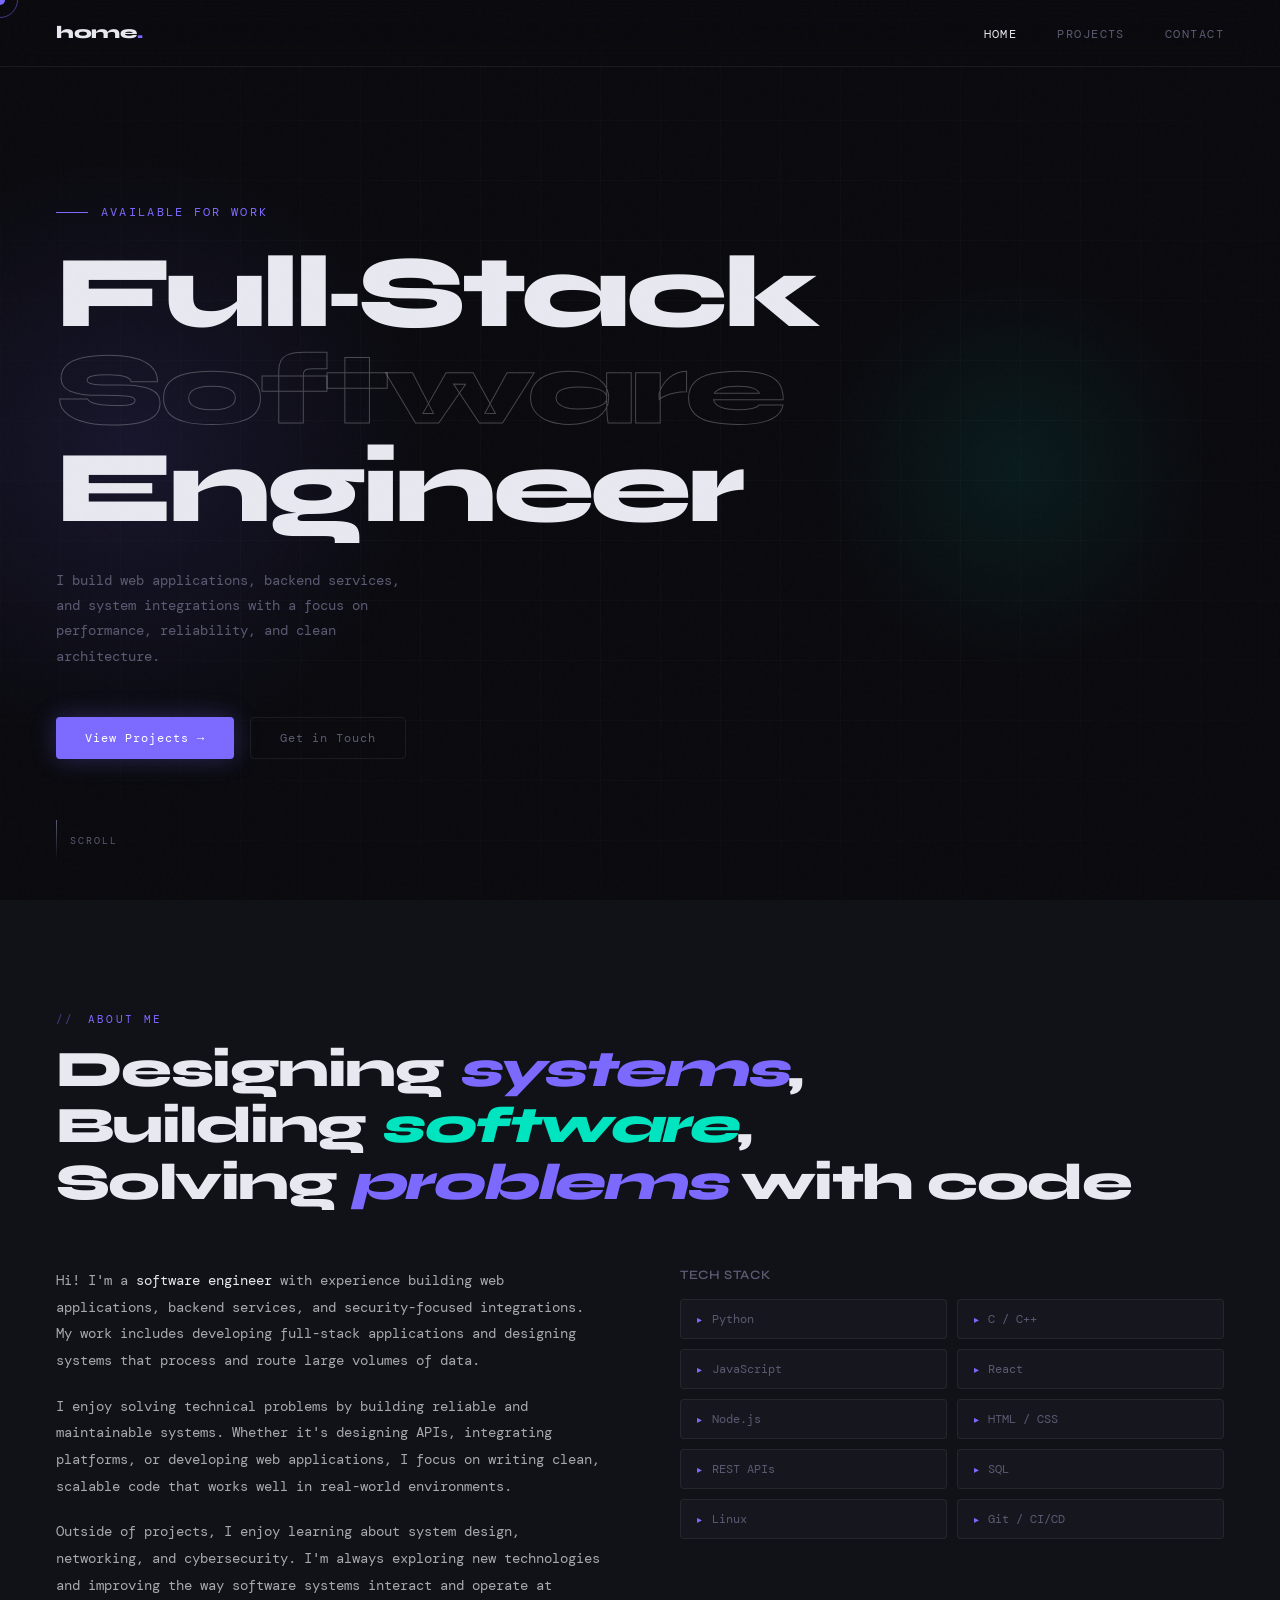
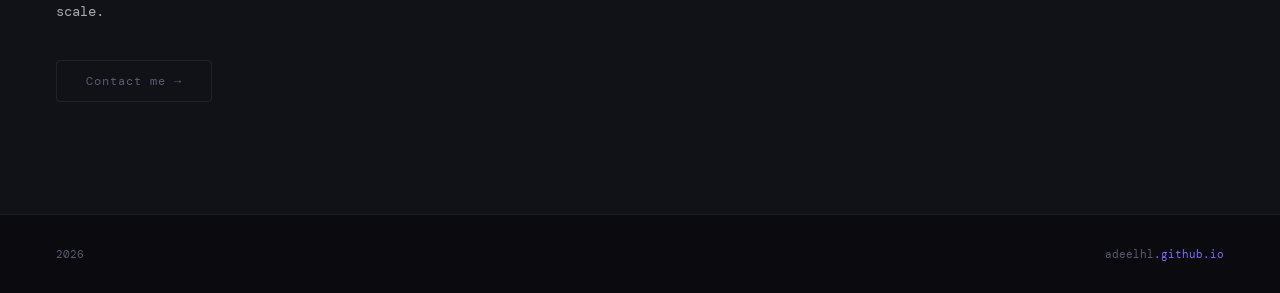
==== index.html @ a0e19eb2 "Update button text from 'Let's build something' to 'Contact me'" ====
<!DOCTYPE html>
<html lang="en">
<head>
  <meta charset="UTF-8" />
  <meta name="viewport" content="width=device-width, initial-scale=1.0"/>
  <title>Adeel's Portfolio</title>
  <link href="https://fonts.googleapis.com/css2?family=Syne:wght@400;600;700;800&family=DM+Mono:wght@300;400;500&display=swap" rel="stylesheet"/>
  <link rel="stylesheet" href="assets/style.css"/>
  <style>
    /* HERO */
    #hero {
      min-height: 100vh;
      display: flex; flex-direction: column; justify-content: center;
      padding: 8rem 3.5rem 4rem;
      position: relative; overflow: hidden;
    }
    .hero-bg-grid {
      position: absolute; inset: 0;
      background-image:
        linear-gradient(rgba(255,255,255,0.02) 1px, transparent 1px),
        linear-gradient(90deg, rgba(255,255,255,0.02) 1px, transparent 1px);
      background-size: 60px 60px;
      mask-image: radial-gradient(ellipse 80% 80% at 50% 50%, black 40%, transparent 100%);
    }
    .hero-glow {
      position: absolute; width: 600px; height: 600px;
      background: radial-gradient(circle, rgba(124,106,255,0.12) 0%, transparent 70%);
      top: 50%; left: 10%; transform: translate(-50%, -50%);
      pointer-events: none;
    }
    .hero-glow2 {
      position: absolute; width: 400px; height: 400px;
      background: radial-gradient(circle, rgba(0,229,192,0.08) 0%, transparent 70%);
      top: 30%; right: 5%; pointer-events: none;
    }
    .hero-tag {
      font-size: 0.72rem; letter-spacing: 0.2em; text-transform: uppercase;
      color: var(--accent); margin-bottom: 1.5rem;
      display: flex; align-items: center; gap: 0.8rem;
      opacity: 0; animation: fadeUp 0.8s 0.2s forwards;
    }
    .hero-tag::before { content: ''; display: block; width: 2rem; height: 1px; background: var(--accent); }
    h1 {
      font-family: 'Syne', sans-serif;
      font-size: clamp(3.2rem, 8vw, 7rem);
      font-weight: 800; line-height: 0.95;
      letter-spacing: -0.04em; max-width: 14ch;
      opacity: 0; animation: fadeUp 0.8s 0.4s forwards;
    }
    h1 .outline { -webkit-text-stroke: 1px rgba(255,255,255,0.25); color: transparent; }
    .hero-sub {
      margin-top: 2rem; max-width: 44ch;
      font-size: 0.9rem; line-height: 1.75; color: var(--muted);
      opacity: 0; animation: fadeUp 0.8s 0.6s forwards;
    }
    .hero-ctas {
      display: flex; gap: 1rem; margin-top: 3rem; flex-wrap: wrap;
      opacity: 0; animation: fadeUp 0.8s 0.8s forwards;
    }
    .hero-scroll {
      position: absolute; bottom: 2.5rem; left: 3.5rem;
      font-size: 0.65rem; letter-spacing: 0.2em; text-transform: uppercase;
      color: var(--muted); display: flex; align-items: center; gap: 0.8rem;
      opacity: 0; animation: fadeUp 0.8s 1.2s forwards;
    }
    .scroll-line {
      width: 1px; height: 40px;
      background: linear-gradient(to bottom, var(--muted), transparent);
      animation: scrollPulse 2s infinite;
    }

    /* ABOUT */
    #about { background: var(--surface); }
    .about-grid { display: grid; grid-template-columns: 1fr 1fr; gap: 5rem; align-items: start; }
    .about-text p {
      font-size: 0.9rem; line-height: 1.85;
      color: rgba(232,232,240,0.7); margin-bottom: 1.2rem;
    }
    .about-text p strong { color: var(--text); font-weight: 400; }
    .about-text p em { color: var(--accent2); font-style: normal; }
    .stack-grid { display: grid; grid-template-columns: 1fr 1fr; gap: 0.6rem; }
    .stack-item {
      padding: 0.7rem 1rem;
      border: 1px solid var(--border); border-radius: 4px;
      font-size: 0.75rem; color: var(--muted);
      display: flex; align-items: center; gap: 0.6rem;
      transition: all 0.2s; background: var(--surface2);
    }
    .stack-item:hover { border-color: var(--accent); color: var(--text); transform: translateX(4px); }
    .stack-item::before { content: '▸'; color: var(--accent); font-size: 0.6rem; }
    .stack-title {
      font-family: 'Syne', sans-serif; font-weight: 600;
      font-size: 0.8rem; letter-spacing: 0.05em;
      color: var(--muted); text-transform: uppercase; margin-bottom: 1rem;
    }

    @media (max-width: 768px) {
      #hero { padding-left: 1.5rem; padding-right: 1.5rem; }
      .hero-scroll { left: 1.5rem; }
      .about-grid { grid-template-columns: 1fr; gap: 3rem; }
    }
  </style>
</head>
<body>

  <div class="cursor" id="cursor"></div>
  <div class="cursor-ring" id="cursorRing"></div>

  <nav>
    <a class="nav-logo" href="index.html">home<span>.</span></a>
    <ul class="nav-links">
      <li><a href="index.html">Home</a></li>
      <li><a href="projects.html">Projects</a></li>
      <li><a href="contact.html">Contact</a></li>
    </ul>
  </nav>

  <!-- HERO -->
  <section id="hero">
    <div class="hero-bg-grid"></div>
    <div class="hero-glow"></div>
    <div class="hero-glow2"></div>
    <div class="hero-tag">Available for work</div>
    <h1>Full&#8209;Stack<br/><span class="outline">Software</span><br/>Engineer</h1>
    <p class="hero-sub">
      I build web applications, backend services, and system integrations with a focus on performance, reliability, and clean architecture.
    </p>
    <div class="hero-ctas">
      <a class="btn btn-primary" href="projects.html">View Projects →</a>
      <a class="btn btn-ghost" href="contact.html">Get in Touch</a>
    </div>
    <div class="hero-scroll">
      <div class="scroll-line"></div>
      Scroll
    </div>
  </section>

  <!-- ABOUT -->
  <section id="about">
    <div class="section-label">About Me</div>
    <h2>
      Designing <em style="color:var(--accent)">systems</em>,<br/>
      Building <em style="color:var(--accent2)">software</em>,<br/>
      Solving <em style="color:var(--accent)">problems</em> with code
    </h2>
    <div class="about-grid reveal">
      <div class="about-text">
        <p>Hi! I'm a <strong>software engineer</strong> with experience building web applications, backend services, and security-focused integrations. My work includes developing full-stack applications and designing systems that process and route large volumes of data.</p>
        <p>I enjoy solving technical problems by building reliable and maintainable systems. Whether it's designing APIs, integrating platforms, or developing web applications, I focus on writing clean, scalable code that works well in real-world environments.</p>
        <p>Outside of projects, I enjoy learning about system design, networking, and cybersecurity. I'm always exploring new technologies and improving the way software systems interact and operate at scale.</p>
        <a class="btn btn-ghost" href="contact.html" style="margin-top:1rem; display:inline-flex">Contact me →</a>
      </div>
      <div>
        <div class="stack-title">Tech Stack</div>
        <div class="stack-grid">
          <div class="stack-item">Python</div>
          <div class="stack-item">C / C++</div>
          <div class="stack-item">JavaScript</div>
          <div class="stack-item">React</div>
          <div class="stack-item">Node.js</div>
          <div class="stack-item">HTML / CSS</div>
          <div class="stack-item">REST APIs</div>
          <div class="stack-item">SQL</div>
          <div class="stack-item">Linux</div>
          <div class="stack-item">Git / CI/CD</div>
        </div>
      </div>
    </div>
  </section>

  <footer>
    <span>2026</span>
    <span>adeelhl<em>.github.io</em></span>
  </footer>

  <script src="assets/main.js"></script>
</body>
</html>
---- assets/style.css ----
/* ============================================
   GLOBAL STYLES — shared across all pages
   ============================================ */

*, *::before, *::after { box-sizing: border-box; margin: 0; padding: 0; }

:root {
  --bg: #0a0a0f;
  --surface: #111118;
  --surface2: #16161f;
  --border: rgba(255,255,255,0.07);
  --accent: #7c6aff;
  --accent2: #00e5c0;
  --text: #e8e8f0;
  --muted: #5a5a72;
  --glow: rgba(124, 106, 255, 0.15);
}

html { scroll-behavior: smooth; }

body {
  background: var(--bg);
  color: var(--text);
  font-family: 'DM Mono', monospace;
  overflow-x: hidden;
  cursor: none;
}

/* Noise overlay */
body::before {
  content: '';
  position: fixed; inset: 0;
  background-image: url("data:image/svg+xml,%3Csvg viewBox='0 0 256 256' xmlns='http://www.w3.org/2000/svg'%3E%3Cfilter id='noise'%3E%3CfeTurbulence type='fractalNoise' baseFrequency='0.9' numOctaves='4' stitchTiles='stitch'/%3E%3C/filter%3E%3Crect width='100%25' height='100%25' filter='url(%23noise)' opacity='0.04'/%3E%3C/svg%3E");
  pointer-events: none; z-index: 1000; opacity: 0.4;
}

/* Custom cursor */
.cursor {
  width: 10px; height: 10px;
  background: var(--accent);
  border-radius: 50%;
  position: fixed; top: 0; left: 0;
  pointer-events: none; z-index: 9999;
  transition: transform 0.15s ease, background 0.2s;
  transform: translate(-50%, -50%);
}
.cursor-ring {
  width: 36px; height: 36px;
  border: 1px solid rgba(124,106,255,0.5);
  border-radius: 50%;
  position: fixed; top: 0; left: 0;
  pointer-events: none; z-index: 9998;
  transform: translate(-50%, -50%);
  transition: all 0.12s ease;
}

/* NAV */
nav {
  position: fixed; top: 0; left: 0; right: 0;
  z-index: 100;
  display: flex; align-items: center; justify-content: space-between;
  padding: 1.4rem 3.5rem;
  border-bottom: 1px solid var(--border);
  background: rgba(10,10,15,0.8);
  backdrop-filter: blur(18px);
}
.nav-logo {
  font-family: 'Syne', sans-serif;
  font-weight: 800; font-size: 1.1rem;
  color: var(--text); text-decoration: none;
  letter-spacing: -0.02em;
}
.nav-logo span { color: var(--accent); }
.nav-links { display: flex; gap: 2.5rem; list-style: none; }
.nav-links a {
  color: var(--muted); text-decoration: none;
  font-size: 0.75rem; letter-spacing: 0.12em; text-transform: uppercase;
  transition: color 0.2s;
}
.nav-links a:hover, .nav-links a.active { color: var(--text); }

/* FOOTER */
footer {
  padding: 2rem 3.5rem;
  border-top: 1px solid var(--border);
  display: flex; justify-content: space-between; align-items: center;
}
footer span { font-size: 0.7rem; color: var(--muted); }
footer span em { color: var(--accent); font-style: normal; }

/* SECTIONS */
section { padding: 7rem 3.5rem; position: relative; }
.section-label {
  font-size: 0.68rem; letter-spacing: 0.22em; text-transform: uppercase;
  color: var(--accent); margin-bottom: 1rem;
  display: flex; align-items: center; gap: 0.8rem;
}
.section-label::before { content: '//'; opacity: 0.5; }
h2 {
  font-family: 'Syne', sans-serif;
  font-size: clamp(2rem, 4vw, 3.2rem);
  font-weight: 800; letter-spacing: -0.03em;
  line-height: 1.1; margin-bottom: 3.5rem;
}

/* BUTTONS */
.btn {
  padding: 0.75rem 1.8rem;
  font-family: 'DM Mono', monospace;
  font-size: 0.78rem; letter-spacing: 0.08em;
  text-decoration: none; border-radius: 4px;
  transition: all 0.2s; cursor: none;
  display: inline-flex; align-items: center; gap: 0.5rem;
}
.btn-primary {
  background: var(--accent); color: #fff;
  box-shadow: 0 0 24px rgba(124,106,255,0.3);
}
.btn-primary:hover {
  background: #9580ff;
  box-shadow: 0 0 36px rgba(124,106,255,0.5);
  transform: translateY(-2px);
}
.btn-ghost {
  border: 1px solid var(--border); color: var(--muted);
}
.btn-ghost:hover { border-color: var(--accent); color: var(--text); transform: translateY(-2px); }

/* TAGS */
.tag {
  padding: 0.25rem 0.65rem;
  background: rgba(124,106,255,0.1);
  border: 1px solid rgba(124,106,255,0.2);
  border-radius: 2px;
  font-size: 0.65rem; letter-spacing: 0.08em;
  color: var(--accent);
}

/* ANIMATIONS */
@keyframes fadeUp {
  from { opacity: 0; transform: translateY(24px); }
  to   { opacity: 1; transform: translateY(0); }
}
@keyframes scrollPulse {
  0%, 100% { opacity: 0.3; } 50% { opacity: 1; }
}
.reveal { opacity: 0; transform: translateY(30px); transition: opacity 0.7s ease, transform 0.7s ease; }
.reveal.visible { opacity: 1; transform: translateY(0); }

/* RESPONSIVE */
@media (max-width: 768px) {
  nav { padding: 1.2rem 1.5rem; }
  .nav-links { gap: 1.2rem; }
  section { padding-left: 1.5rem; padding-right: 1.5rem; }
  footer { flex-direction: column; gap: 0.5rem; text-align: center; }
}
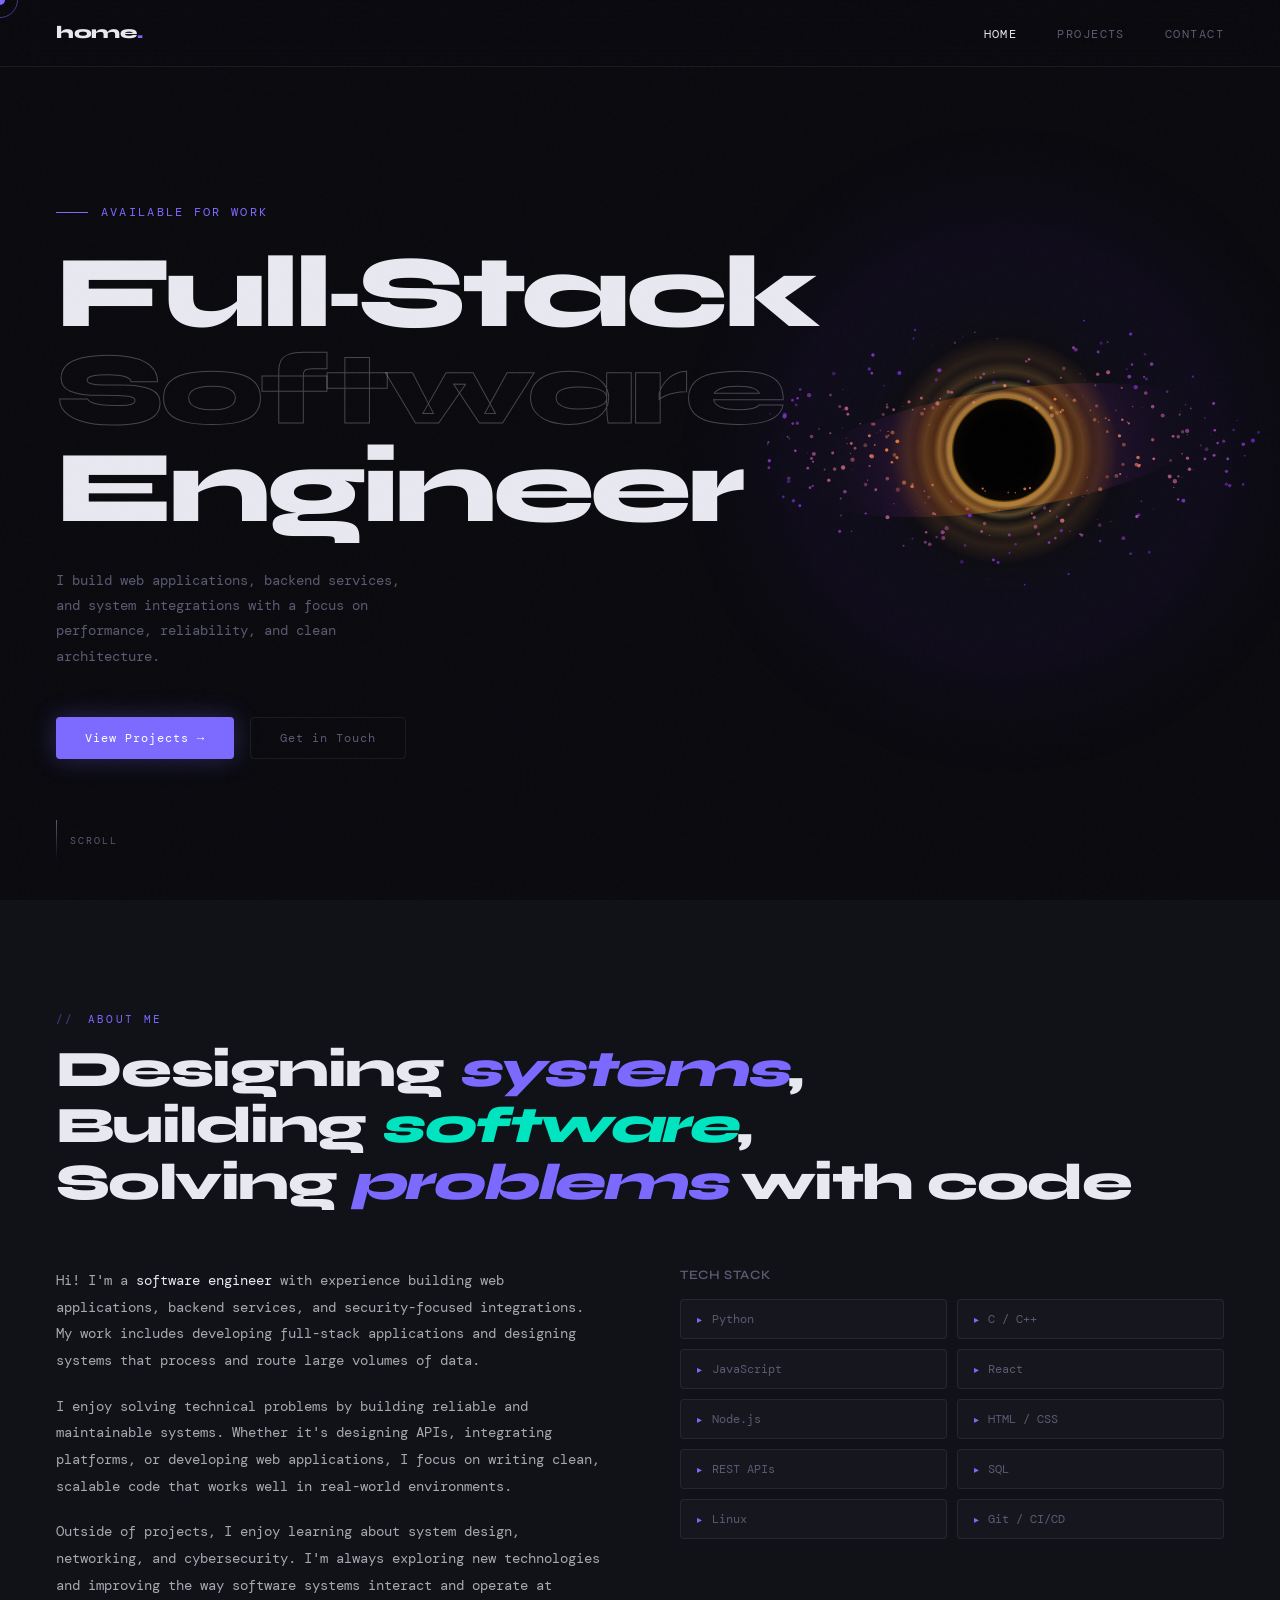
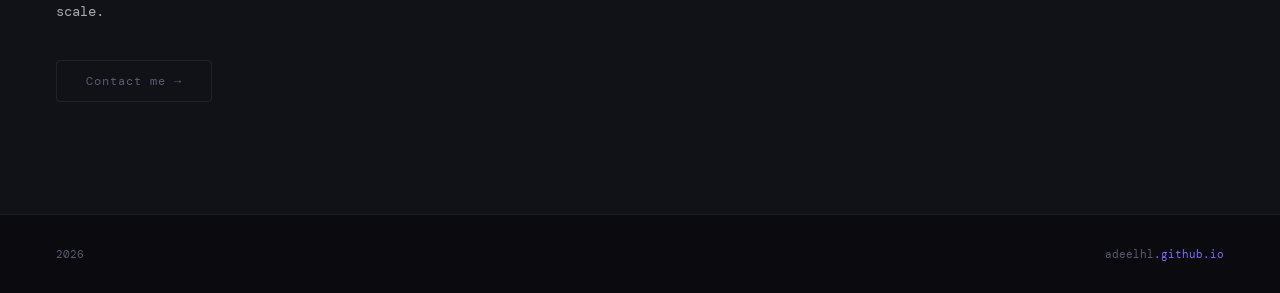
==== commit 6a53d46f: "Refactor hero section and add black hole canvas" ====
--- a/index.html
+++ b/index.html
@@ -14,25 +14,30 @@
       padding: 8rem 3.5rem 4rem;
       position: relative; overflow: hidden;
     }
-    .hero-bg-grid {
-      position: absolute; inset: 0;
-      background-image:
-        linear-gradient(rgba(255,255,255,0.02) 1px, transparent 1px),
-        linear-gradient(90deg, rgba(255,255,255,0.02) 1px, transparent 1px);
-      background-size: 60px 60px;
-      mask-image: radial-gradient(ellipse 80% 80% at 50% 50%, black 40%, transparent 100%);
-    }
-    .hero-glow {
-      position: absolute; width: 600px; height: 600px;
-      background: radial-gradient(circle, rgba(124,106,255,0.12) 0%, transparent 70%);
-      top: 50%; left: 10%; transform: translate(-50%, -50%);
+
+    /* Black hole canvas */
+    #blackhole-canvas {
+      position: absolute;
+      top: 50%; right: -5%;
+      transform: translateY(-50%);
+      width: 680px; height: 680px;
       pointer-events: none;
-    }
-    .hero-glow2 {
-      position: absolute; width: 400px; height: 400px;
-      background: radial-gradient(circle, rgba(0,229,192,0.08) 0%, transparent 70%);
-      top: 30%; right: 5%; pointer-events: none;
-    }
+      opacity: 0.9;
+    }
+
+    /* Fade the canvas edge into the bg on the left */
+    #hero::after {
+      content: '';
+      position: absolute;
+      top: 0; right: 0; bottom: 0;
+      width: 75%;
+      background: linear-gradient(to right, var(--bg) 0%, transparent 40%);
+      pointer-events: none;
+      z-index: 1;
+    }
+
+    .hero-content { position: relative; z-index: 2; }
+
     .hero-tag {
       font-size: 0.72rem; letter-spacing: 0.2em; text-transform: uppercase;
       color: var(--accent); margin-bottom: 1.5rem;
@@ -40,6 +45,7 @@
       opacity: 0; animation: fadeUp 0.8s 0.2s forwards;
     }
     .hero-tag::before { content: ''; display: block; width: 2rem; height: 1px; background: var(--accent); }
+
     h1 {
       font-family: 'Syne', sans-serif;
       font-size: clamp(3.2rem, 8vw, 7rem);
@@ -48,6 +54,7 @@
       opacity: 0; animation: fadeUp 0.8s 0.4s forwards;
     }
     h1 .outline { -webkit-text-stroke: 1px rgba(255,255,255,0.25); color: transparent; }
+
     .hero-sub {
       margin-top: 2rem; max-width: 44ch;
       font-size: 0.9rem; line-height: 1.75; color: var(--muted);
@@ -62,6 +69,7 @@
       font-size: 0.65rem; letter-spacing: 0.2em; text-transform: uppercase;
       color: var(--muted); display: flex; align-items: center; gap: 0.8rem;
       opacity: 0; animation: fadeUp 0.8s 1.2s forwards;
+      z-index: 2;
     }
     .scroll-line {
       width: 1px; height: 40px;
@@ -94,10 +102,14 @@
       color: var(--muted); text-transform: uppercase; margin-bottom: 1rem;
     }
 
+    @media (max-width: 900px) {
+      #blackhole-canvas { width: 420px; height: 420px; right: -15%; }
+    }
     @media (max-width: 768px) {
       #hero { padding-left: 1.5rem; padding-right: 1.5rem; }
       .hero-scroll { left: 1.5rem; }
       .about-grid { grid-template-columns: 1fr; gap: 3rem; }
+      #blackhole-canvas { width: 320px; height: 320px; right: -20%; opacity: 0.5; }
     }
   </style>
 </head>
@@ -117,18 +129,20 @@
 
   <!-- HERO -->
   <section id="hero">
-    <div class="hero-bg-grid"></div>
-    <div class="hero-glow"></div>
-    <div class="hero-glow2"></div>
-    <div class="hero-tag">Available for work</div>
-    <h1>Full&#8209;Stack<br/><span class="outline">Software</span><br/>Engineer</h1>
-    <p class="hero-sub">
-      I build web applications, backend services, and system integrations with a focus on performance, reliability, and clean architecture.
-    </p>
-    <div class="hero-ctas">
-      <a class="btn btn-primary" href="projects.html">View Projects →</a>
-      <a class="btn btn-ghost" href="contact.html">Get in Touch</a>
+    <canvas id="blackhole-canvas"></canvas>
+
+    <div class="hero-content">
+      <div class="hero-tag">Available for work</div>
+      <h1>Full&#8209;Stack<br/><span class="outline">Software</span><br/>Engineer</h1>
+      <p class="hero-sub">
+        I build web applications, backend services, and system integrations with a focus on performance, reliability, and clean architecture.
+      </p>
+      <div class="hero-ctas">
+        <a class="btn btn-primary" href="projects.html">View Projects →</a>
+        <a class="btn btn-ghost" href="contact.html">Get in Touch</a>
+      </div>
     </div>
+
     <div class="hero-scroll">
       <div class="scroll-line"></div>
       Scroll
@@ -174,5 +188,147 @@
   </footer>
 
   <script src="assets/main.js"></script>
+  <script>
+    // ============================================
+    // BLACK HOLE CANVAS
+    // ============================================
+    const canvas = document.getElementById('blackhole-canvas');
+    const ctx = canvas.getContext('2d');
+
+    const SIZE = canvas.offsetWidth || 680;
+    canvas.width = SIZE;
+    canvas.height = SIZE;
+
+    const cx = SIZE / 2;
+    const cy = SIZE / 2;
+
+    // Particle system — orbiting debris
+    const PARTICLE_COUNT = 320;
+    const particles = [];
+
+    function randomBetween(a, b) { return a + Math.random() * (b - a); }
+
+    for (let i = 0; i < PARTICLE_COUNT; i++) {
+      const angle = randomBetween(0, Math.PI * 2);
+      // Distribute across an accretion ring
+      const radius = randomBetween(110, 260);
+      const speed = randomBetween(0.0008, 0.003) * (1 + (260 - radius) / 150);
+      const size  = randomBetween(0.4, 2.2);
+      // Slight elliptical tilt
+      const tiltX = randomBetween(0.25, 0.55);
+
+      // Color: mix of orange/white near core, purple further out
+      const t = (radius - 110) / 150; // 0 = inner, 1 = outer
+      const r = Math.round(255 - t * 130);
+      const g = Math.round(140 - t * 100);
+      const b = Math.round(60  + t * 195);
+      const a = randomBetween(0.4, 1.0);
+
+      particles.push({ angle, radius, speed, size, tiltX, color: `rgba(${r},${g},${b},${a})` });
+    }
+
+    // Gravitational lensing distortion ring layers
+    const lensRings = [
+      { r: 95,  width: 18, alpha: 0.18, color: '180,120,60'  },
+      { r: 78,  width: 10, alpha: 0.25, color: '220,160,80'  },
+      { r: 64,  width: 6,  alpha: 0.35, color: '255,200,100' },
+      { r: 55,  width: 4,  alpha: 0.45, color: '255,220,140' },
+    ];
+
+    let t = 0;
+
+    function drawBlackHole() {
+      ctx.clearRect(0, 0, SIZE, SIZE);
+
+      // Outer ambient glow
+      const outerGlow = ctx.createRadialGradient(cx, cy, 60, cx, cy, SIZE * 0.48);
+      outerGlow.addColorStop(0,   'rgba(124,80,20,0.0)');
+      outerGlow.addColorStop(0.3, 'rgba(100,60,180,0.07)');
+      outerGlow.addColorStop(0.6, 'rgba(60,30,120,0.12)');
+      outerGlow.addColorStop(1,   'rgba(10,10,15,0)');
+      ctx.fillStyle = outerGlow;
+      ctx.fillRect(0, 0, SIZE, SIZE);
+
+      // Accretion disk glow behind the hole
+      const diskGlow = ctx.createRadialGradient(cx, cy + 8, 40, cx, cy, 200);
+      diskGlow.addColorStop(0,    'rgba(255,160,40,0.55)');
+      diskGlow.addColorStop(0.25, 'rgba(200,80,20,0.3)');
+      diskGlow.addColorStop(0.5,  'rgba(120,40,160,0.15)');
+      diskGlow.addColorStop(1,    'rgba(0,0,0,0)');
+      ctx.fillStyle = diskGlow;
+      ctx.beginPath();
+      ctx.ellipse(cx, cy, 210, 60, -0.15, 0, Math.PI * 2);
+      ctx.fill();
+
+      // Sort particles: draw back half first (behind hole)
+      const back  = particles.filter(p => Math.sin(p.angle) < 0);
+      const front = particles.filter(p => Math.sin(p.angle) >= 0);
+
+      function drawParticles(list) {
+        list.forEach(p => {
+          p.angle += p.speed;
+          const x = cx + Math.cos(p.angle) * p.radius;
+          const y = cy + Math.sin(p.angle) * p.radius * p.tiltX;
+          ctx.beginPath();
+          ctx.arc(x, y, p.size, 0, Math.PI * 2);
+          ctx.fillStyle = p.color;
+          ctx.fill();
+        });
+      }
+
+      drawParticles(back);
+
+      // Gravitational lensing rings
+      lensRings.forEach(ring => {
+        const pulse = 1 + Math.sin(t * 1.2) * 0.018;
+        const grad = ctx.createRadialGradient(cx, cy, ring.r * pulse - ring.width, cx, cy, ring.r * pulse + ring.width);
+        grad.addColorStop(0,   `rgba(${ring.color},0)`);
+        grad.addColorStop(0.5, `rgba(${ring.color},${ring.alpha})`);
+        grad.addColorStop(1,   `rgba(${ring.color},0)`);
+        ctx.beginPath();
+        ctx.arc(cx, cy, ring.r * pulse, 0, Math.PI * 2);
+        ctx.strokeStyle = grad;
+        ctx.lineWidth = ring.width * 2;
+        ctx.stroke();
+      });
+
+      // Event horizon — pure black circle
+      const horizonGrad = ctx.createRadialGradient(cx, cy, 0, cx, cy, 52);
+      horizonGrad.addColorStop(0,   '#000000');
+      horizonGrad.addColorStop(0.7, '#000000');
+      horizonGrad.addColorStop(1,   'rgba(0,0,0,0.92)');
+      ctx.beginPath();
+      ctx.arc(cx, cy, 52, 0, Math.PI * 2);
+      ctx.fillStyle = horizonGrad;
+      ctx.fill();
+
+      // Innermost photon ring shimmer
+      const shimmer = 0.6 + Math.sin(t * 2.5) * 0.4;
+      const photonGrad = ctx.createRadialGradient(cx, cy, 48, cx, cy, 58);
+      photonGrad.addColorStop(0,   `rgba(255,200,100,0)`);
+      photonGrad.addColorStop(0.5, `rgba(255,180,60,${0.5 * shimmer})`);
+      photonGrad.addColorStop(1,   `rgba(255,140,20,0)`);
+      ctx.beginPath();
+      ctx.arc(cx, cy, 53, 0, Math.PI * 2);
+      ctx.strokeStyle = photonGrad;
+      ctx.lineWidth = 5;
+      ctx.stroke();
+
+      // Front particles (in front of hole)
+      drawParticles(front);
+
+      t += 0.012;
+      requestAnimationFrame(drawBlackHole);
+    }
+
+    drawBlackHole();
+
+    // Resize handler
+    window.addEventListener('resize', () => {
+      const newSize = canvas.offsetWidth;
+      canvas.width = newSize;
+      canvas.height = newSize;
+    });
+  </script>
 </body>
 </html>
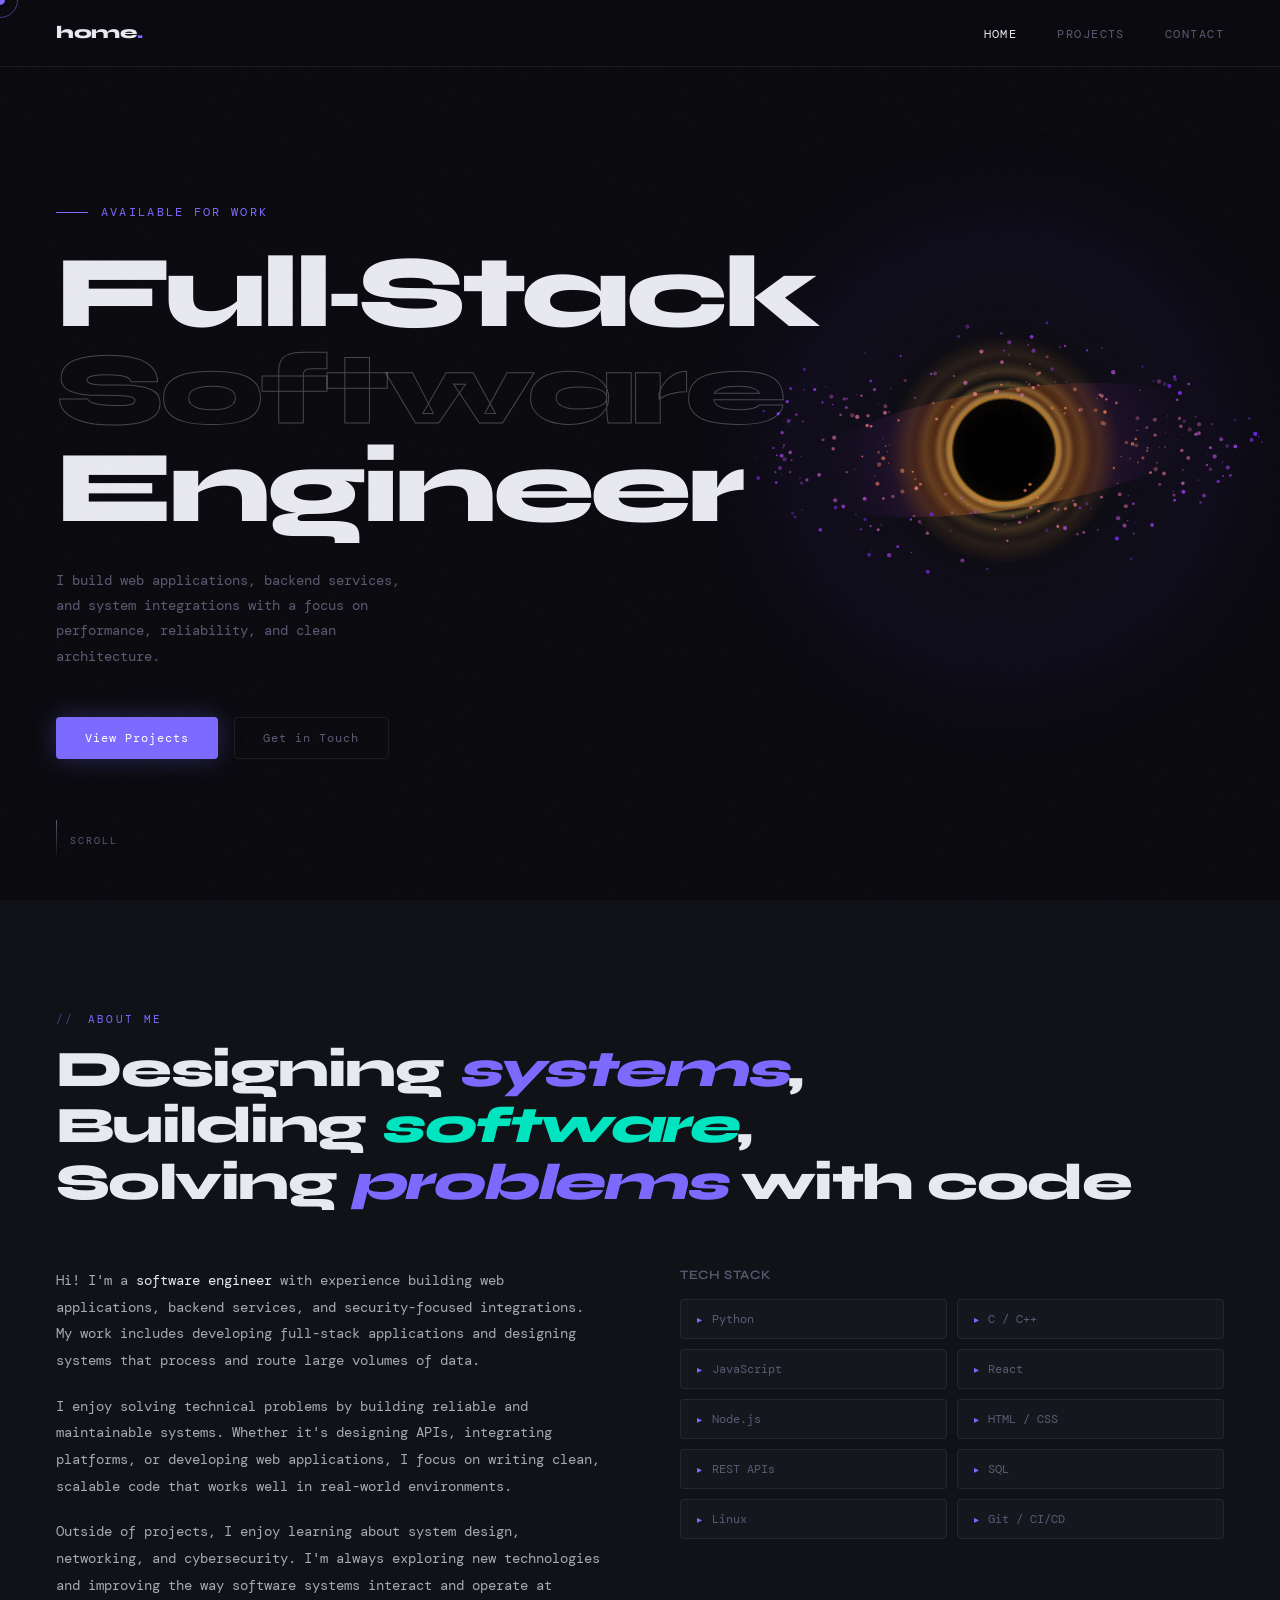
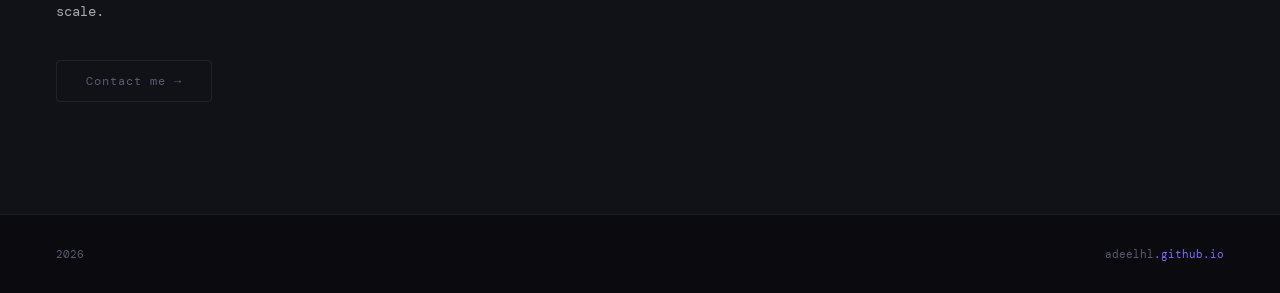
==== commit 4af868a6: "Update index.html" ====
--- a/index.html
+++ b/index.html
@@ -138,7 +138,7 @@
         I build web applications, backend services, and system integrations with a focus on performance, reliability, and clean architecture.
       </p>
       <div class="hero-ctas">
-        <a class="btn btn-primary" href="projects.html">View Projects →</a>
+        <a class="btn btn-primary" href="projects.html">View Projects</a>
         <a class="btn btn-ghost" href="contact.html">Get in Touch</a>
       </div>
     </div>
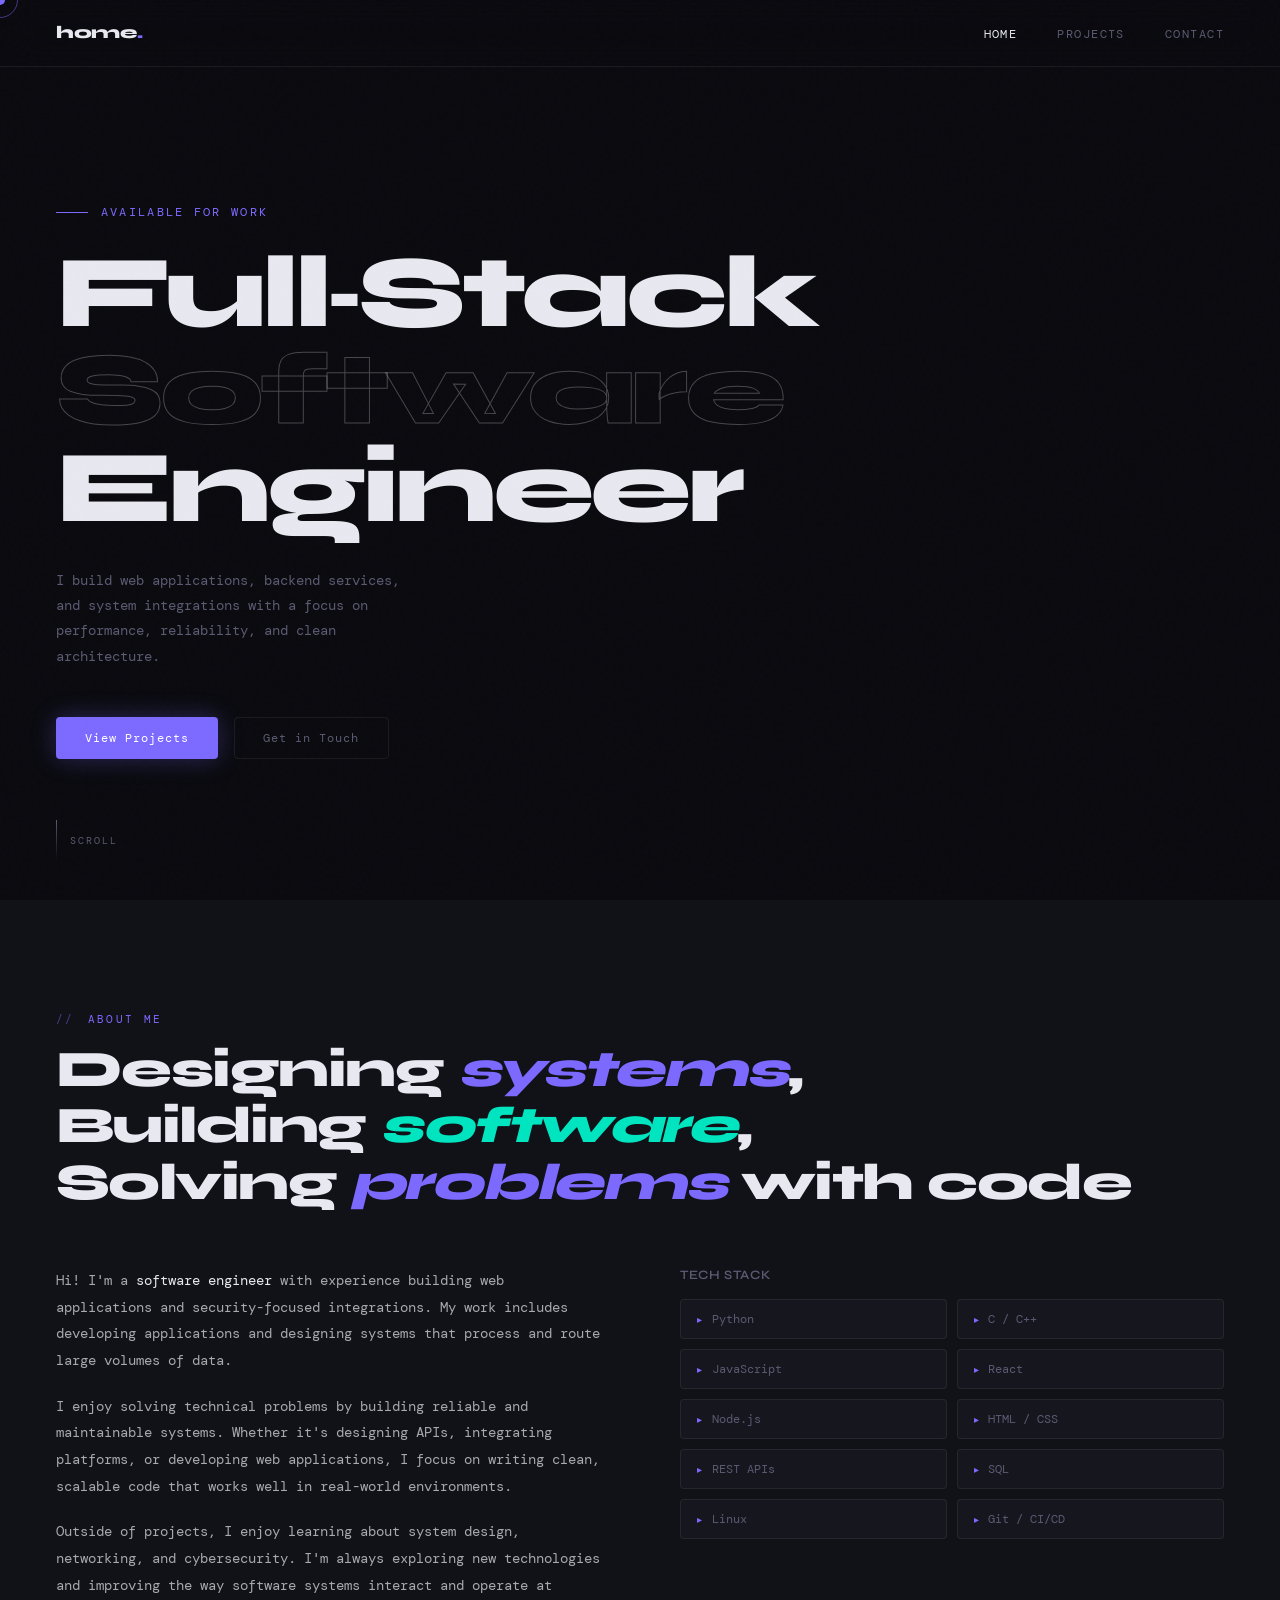
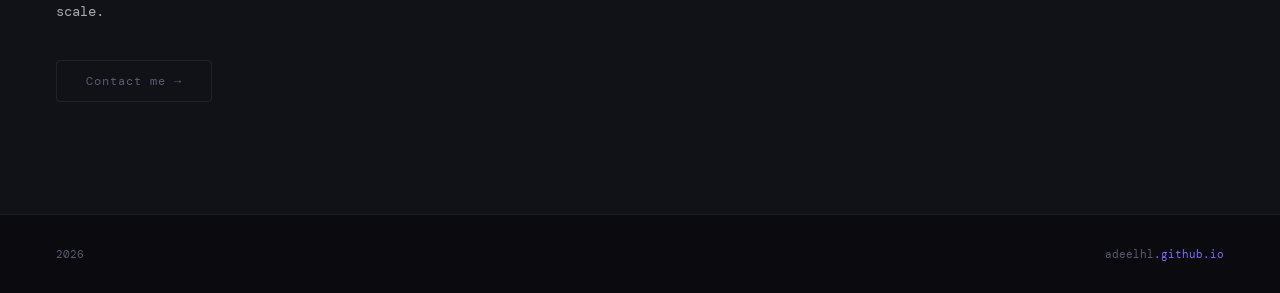
==== commit 4edde625: "Changed the background" ====
--- a/index.html
+++ b/index.html
@@ -7,7 +7,6 @@
   <link href="https://fonts.googleapis.com/css2?family=Syne:wght@400;600;700;800&family=DM+Mono:wght@300;400;500&display=swap" rel="stylesheet"/>
   <link rel="stylesheet" href="assets/style.css"/>
   <style>
-    /* HERO */
     #hero {
       min-height: 100vh;
       display: flex; flex-direction: column; justify-content: center;
@@ -15,23 +14,33 @@
       position: relative; overflow: hidden;
     }
 
-    /* Black hole canvas */
-    #blackhole-canvas {
-      position: absolute;
-      top: 50%; right: -5%;
-      transform: translateY(-50%);
-      width: 680px; height: 680px;
-      pointer-events: none;
-      opacity: 0.9;
+    /* Animated background image */
+    #hero::before {
+      content: '';
+      position: absolute; inset: -5%;
+      background: url('assets/images/background.png') center / cover no-repeat;
+      animation: bgDrift 18s ease-in-out infinite alternate;
+      z-index: 0;
     }
 
-    /* Fade the canvas edge into the bg on the left */
+    @keyframes bgDrift {
+      0%   { transform: scale(1.05) translate(0%, 0%); }
+      33%  { transform: scale(1.08) translate(-1%, 0.5%); }
+      66%  { transform: scale(1.06) translate(0.5%, -1%); }
+      100% { transform: scale(1.05) translate(-0.5%, 0.5%); }
+    }
+
+    /* Dark overlay so text stays readable */
     #hero::after {
       content: '';
-      position: absolute;
-      top: 0; right: 0; bottom: 0;
-      width: 75%;
-      background: linear-gradient(to right, var(--bg) 0%, transparent 40%);
+      position: absolute; inset: 0;
+      background: linear-gradient(
+        to right,
+        rgba(10,10,15,0.92) 0%,
+        rgba(10,10,15,0.85) 30%,
+        rgba(10,10,15,0.55) 60%,
+        rgba(10,10,15,0.3) 100%
+      );
       pointer-events: none;
       z-index: 1;
     }
@@ -102,14 +111,10 @@
       color: var(--muted); text-transform: uppercase; margin-bottom: 1rem;
     }
 
-    @media (max-width: 900px) {
-      #blackhole-canvas { width: 420px; height: 420px; right: -15%; }
-    }
     @media (max-width: 768px) {
       #hero { padding-left: 1.5rem; padding-right: 1.5rem; }
       .hero-scroll { left: 1.5rem; }
       .about-grid { grid-template-columns: 1fr; gap: 3rem; }
-      #blackhole-canvas { width: 320px; height: 320px; right: -20%; opacity: 0.5; }
     }
   </style>
 </head>
@@ -129,8 +134,6 @@
 
   <!-- HERO -->
   <section id="hero">
-    <canvas id="blackhole-canvas"></canvas>
-
     <div class="hero-content">
       <div class="hero-tag">Available for work</div>
       <h1>Full&#8209;Stack<br/><span class="outline">Software</span><br/>Engineer</h1>
@@ -159,7 +162,7 @@
     </h2>
     <div class="about-grid reveal">
       <div class="about-text">
-        <p>Hi! I'm a <strong>software engineer</strong> with experience building web applications, backend services, and security-focused integrations. My work includes developing full-stack applications and designing systems that process and route large volumes of data.</p>
+        <p>Hi! I'm a <strong>software engineer</strong> with experience building web applications and security-focused integrations. My work includes developing applications and designing systems that process and route large volumes of data.</p>
         <p>I enjoy solving technical problems by building reliable and maintainable systems. Whether it's designing APIs, integrating platforms, or developing web applications, I focus on writing clean, scalable code that works well in real-world environments.</p>
         <p>Outside of projects, I enjoy learning about system design, networking, and cybersecurity. I'm always exploring new technologies and improving the way software systems interact and operate at scale.</p>
         <a class="btn btn-ghost" href="contact.html" style="margin-top:1rem; display:inline-flex">Contact me →</a>
@@ -188,147 +191,5 @@
   </footer>
 
   <script src="assets/main.js"></script>
-  <script>
-    // ============================================
-    // BLACK HOLE CANVAS
-    // ============================================
-    const canvas = document.getElementById('blackhole-canvas');
-    const ctx = canvas.getContext('2d');
-
-    const SIZE = canvas.offsetWidth || 680;
-    canvas.width = SIZE;
-    canvas.height = SIZE;
-
-    const cx = SIZE / 2;
-    const cy = SIZE / 2;
-
-    // Particle system — orbiting debris
-    const PARTICLE_COUNT = 320;
-    const particles = [];
-
-    function randomBetween(a, b) { return a + Math.random() * (b - a); }
-
-    for (let i = 0; i < PARTICLE_COUNT; i++) {
-      const angle = randomBetween(0, Math.PI * 2);
-      // Distribute across an accretion ring
-      const radius = randomBetween(110, 260);
-      const speed = randomBetween(0.0008, 0.003) * (1 + (260 - radius) / 150);
-      const size  = randomBetween(0.4, 2.2);
-      // Slight elliptical tilt
-      const tiltX = randomBetween(0.25, 0.55);
-
-      // Color: mix of orange/white near core, purple further out
-      const t = (radius - 110) / 150; // 0 = inner, 1 = outer
-      const r = Math.round(255 - t * 130);
-      const g = Math.round(140 - t * 100);
-      const b = Math.round(60  + t * 195);
-      const a = randomBetween(0.4, 1.0);
-
-      particles.push({ angle, radius, speed, size, tiltX, color: `rgba(${r},${g},${b},${a})` });
-    }
-
-    // Gravitational lensing distortion ring layers
-    const lensRings = [
-      { r: 95,  width: 18, alpha: 0.18, color: '180,120,60'  },
-      { r: 78,  width: 10, alpha: 0.25, color: '220,160,80'  },
-      { r: 64,  width: 6,  alpha: 0.35, color: '255,200,100' },
-      { r: 55,  width: 4,  alpha: 0.45, color: '255,220,140' },
-    ];
-
-    let t = 0;
-
-    function drawBlackHole() {
-      ctx.clearRect(0, 0, SIZE, SIZE);
-
-      // Outer ambient glow
-      const outerGlow = ctx.createRadialGradient(cx, cy, 60, cx, cy, SIZE * 0.48);
-      outerGlow.addColorStop(0,   'rgba(124,80,20,0.0)');
-      outerGlow.addColorStop(0.3, 'rgba(100,60,180,0.07)');
-      outerGlow.addColorStop(0.6, 'rgba(60,30,120,0.12)');
-      outerGlow.addColorStop(1,   'rgba(10,10,15,0)');
-      ctx.fillStyle = outerGlow;
-      ctx.fillRect(0, 0, SIZE, SIZE);
-
-      // Accretion disk glow behind the hole
-      const diskGlow = ctx.createRadialGradient(cx, cy + 8, 40, cx, cy, 200);
-      diskGlow.addColorStop(0,    'rgba(255,160,40,0.55)');
-      diskGlow.addColorStop(0.25, 'rgba(200,80,20,0.3)');
-      diskGlow.addColorStop(0.5,  'rgba(120,40,160,0.15)');
-      diskGlow.addColorStop(1,    'rgba(0,0,0,0)');
-      ctx.fillStyle = diskGlow;
-      ctx.beginPath();
-      ctx.ellipse(cx, cy, 210, 60, -0.15, 0, Math.PI * 2);
-      ctx.fill();
-
-      // Sort particles: draw back half first (behind hole)
-      const back  = particles.filter(p => Math.sin(p.angle) < 0);
-      const front = particles.filter(p => Math.sin(p.angle) >= 0);
-
-      function drawParticles(list) {
-        list.forEach(p => {
-          p.angle += p.speed;
-          const x = cx + Math.cos(p.angle) * p.radius;
-          const y = cy + Math.sin(p.angle) * p.radius * p.tiltX;
-          ctx.beginPath();
-          ctx.arc(x, y, p.size, 0, Math.PI * 2);
-          ctx.fillStyle = p.color;
-          ctx.fill();
-        });
-      }
-
-      drawParticles(back);
-
-      // Gravitational lensing rings
-      lensRings.forEach(ring => {
-        const pulse = 1 + Math.sin(t * 1.2) * 0.018;
-        const grad = ctx.createRadialGradient(cx, cy, ring.r * pulse - ring.width, cx, cy, ring.r * pulse + ring.width);
-        grad.addColorStop(0,   `rgba(${ring.color},0)`);
-        grad.addColorStop(0.5, `rgba(${ring.color},${ring.alpha})`);
-        grad.addColorStop(1,   `rgba(${ring.color},0)`);
-        ctx.beginPath();
-        ctx.arc(cx, cy, ring.r * pulse, 0, Math.PI * 2);
-        ctx.strokeStyle = grad;
-        ctx.lineWidth = ring.width * 2;
-        ctx.stroke();
-      });
-
-      // Event horizon — pure black circle
-      const horizonGrad = ctx.createRadialGradient(cx, cy, 0, cx, cy, 52);
-      horizonGrad.addColorStop(0,   '#000000');
-      horizonGrad.addColorStop(0.7, '#000000');
-      horizonGrad.addColorStop(1,   'rgba(0,0,0,0.92)');
-      ctx.beginPath();
-      ctx.arc(cx, cy, 52, 0, Math.PI * 2);
-      ctx.fillStyle = horizonGrad;
-      ctx.fill();
-
-      // Innermost photon ring shimmer
-      const shimmer = 0.6 + Math.sin(t * 2.5) * 0.4;
-      const photonGrad = ctx.createRadialGradient(cx, cy, 48, cx, cy, 58);
-      photonGrad.addColorStop(0,   `rgba(255,200,100,0)`);
-      photonGrad.addColorStop(0.5, `rgba(255,180,60,${0.5 * shimmer})`);
-      photonGrad.addColorStop(1,   `rgba(255,140,20,0)`);
-      ctx.beginPath();
-      ctx.arc(cx, cy, 53, 0, Math.PI * 2);
-      ctx.strokeStyle = photonGrad;
-      ctx.lineWidth = 5;
-      ctx.stroke();
-
-      // Front particles (in front of hole)
-      drawParticles(front);
-
-      t += 0.012;
-      requestAnimationFrame(drawBlackHole);
-    }
-
-    drawBlackHole();
-
-    // Resize handler
-    window.addEventListener('resize', () => {
-      const newSize = canvas.offsetWidth;
-      canvas.width = newSize;
-      canvas.height = newSize;
-    });
-  </script>
 </body>
 </html>
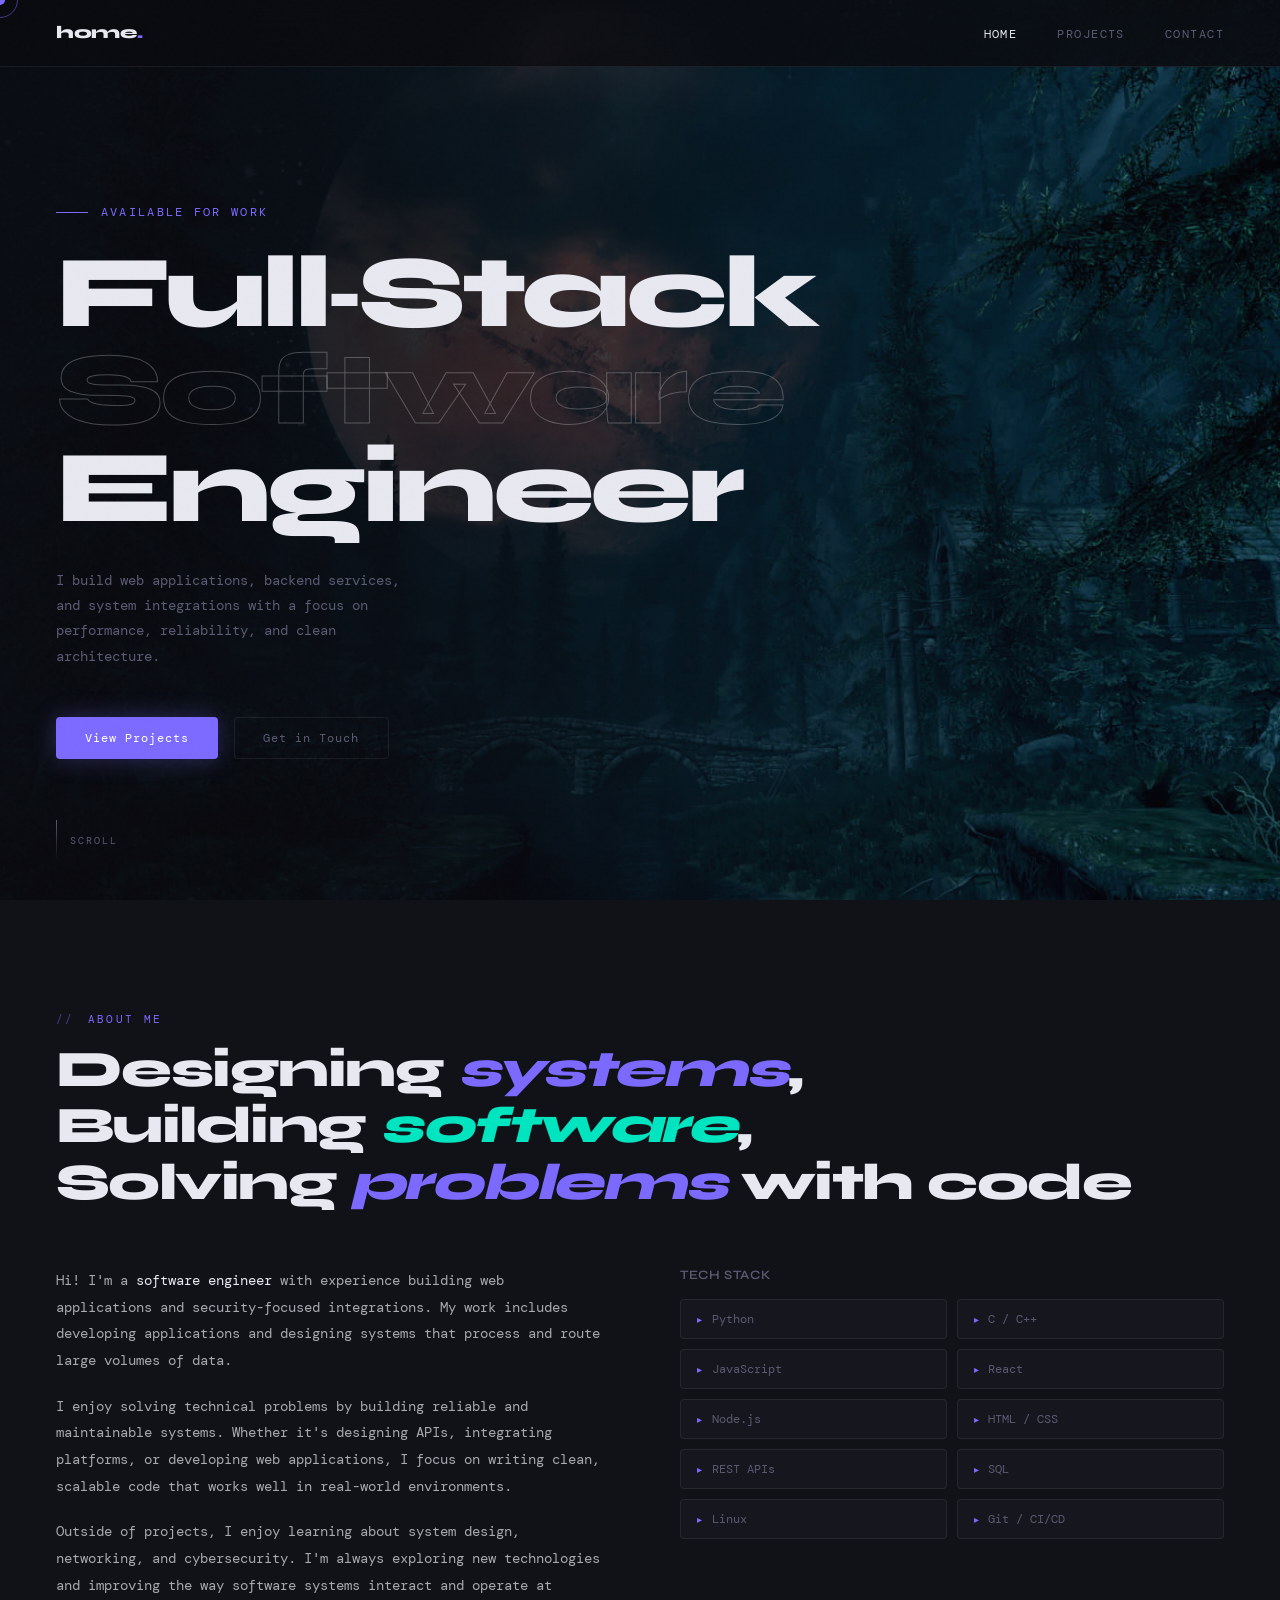
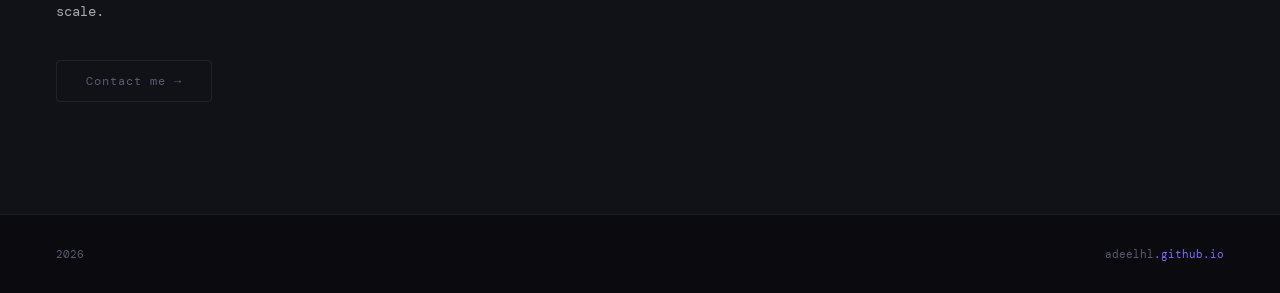
==== commit 6fc6a83e: "Change background image from PNG to JPG" ====
--- a/index.html
+++ b/index.html
@@ -18,7 +18,7 @@
     #hero::before {
       content: '';
       position: absolute; inset: -5%;
-      background: url('assets/images/background.png') center / cover no-repeat;
+      background: url('assets/images/background.jpg') center / cover no-repeat;
       animation: bgDrift 18s ease-in-out infinite alternate;
       z-index: 0;
     }
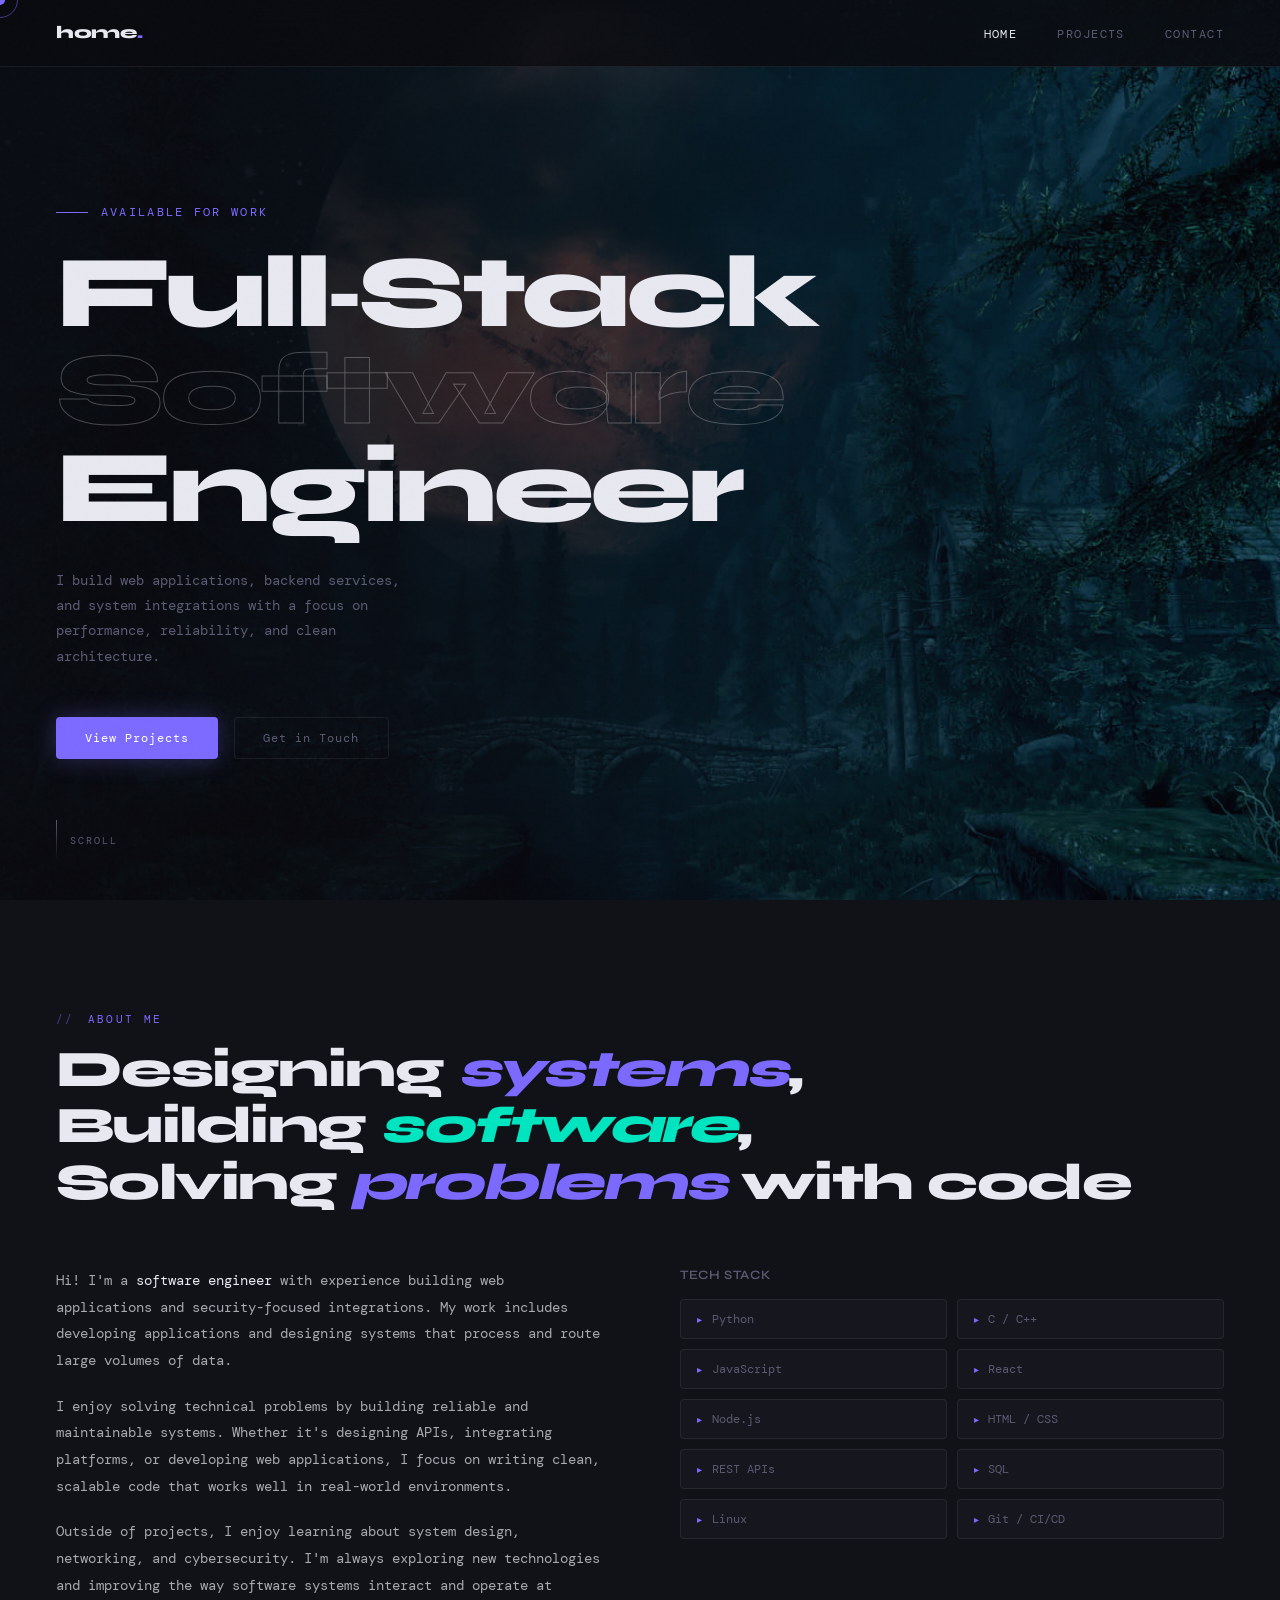
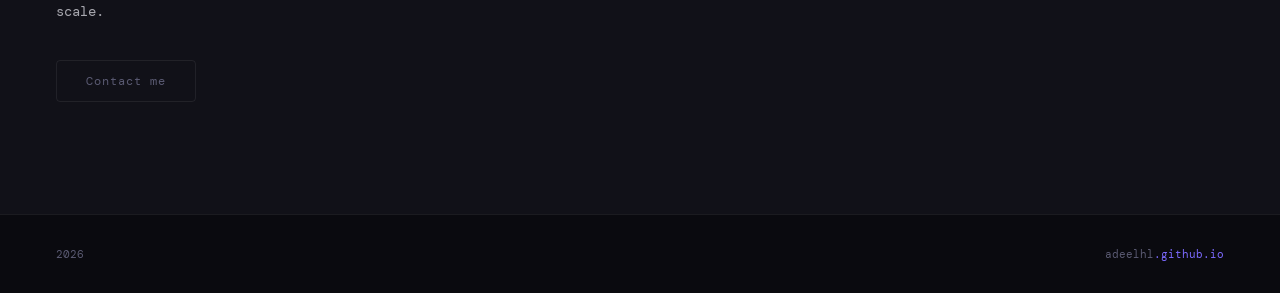
==== commit d7242d78: "Changed summary" ====
--- a/index.html
+++ b/index.html
@@ -165,7 +165,7 @@
         <p>Hi! I'm a <strong>software engineer</strong> with experience building web applications and security-focused integrations. My work includes developing applications and designing systems that process and route large volumes of data.</p>
         <p>I enjoy solving technical problems by building reliable and maintainable systems. Whether it's designing APIs, integrating platforms, or developing web applications, I focus on writing clean, scalable code that works well in real-world environments.</p>
         <p>Outside of projects, I enjoy learning about system design, networking, and cybersecurity. I'm always exploring new technologies and improving the way software systems interact and operate at scale.</p>
-        <a class="btn btn-ghost" href="contact.html" style="margin-top:1rem; display:inline-flex">Contact me →</a>
+        <a class="btn btn-ghost" href="contact.html" style="margin-top:1rem; display:inline-flex">Contact me</a>
       </div>
       <div>
         <div class="stack-title">Tech Stack</div>
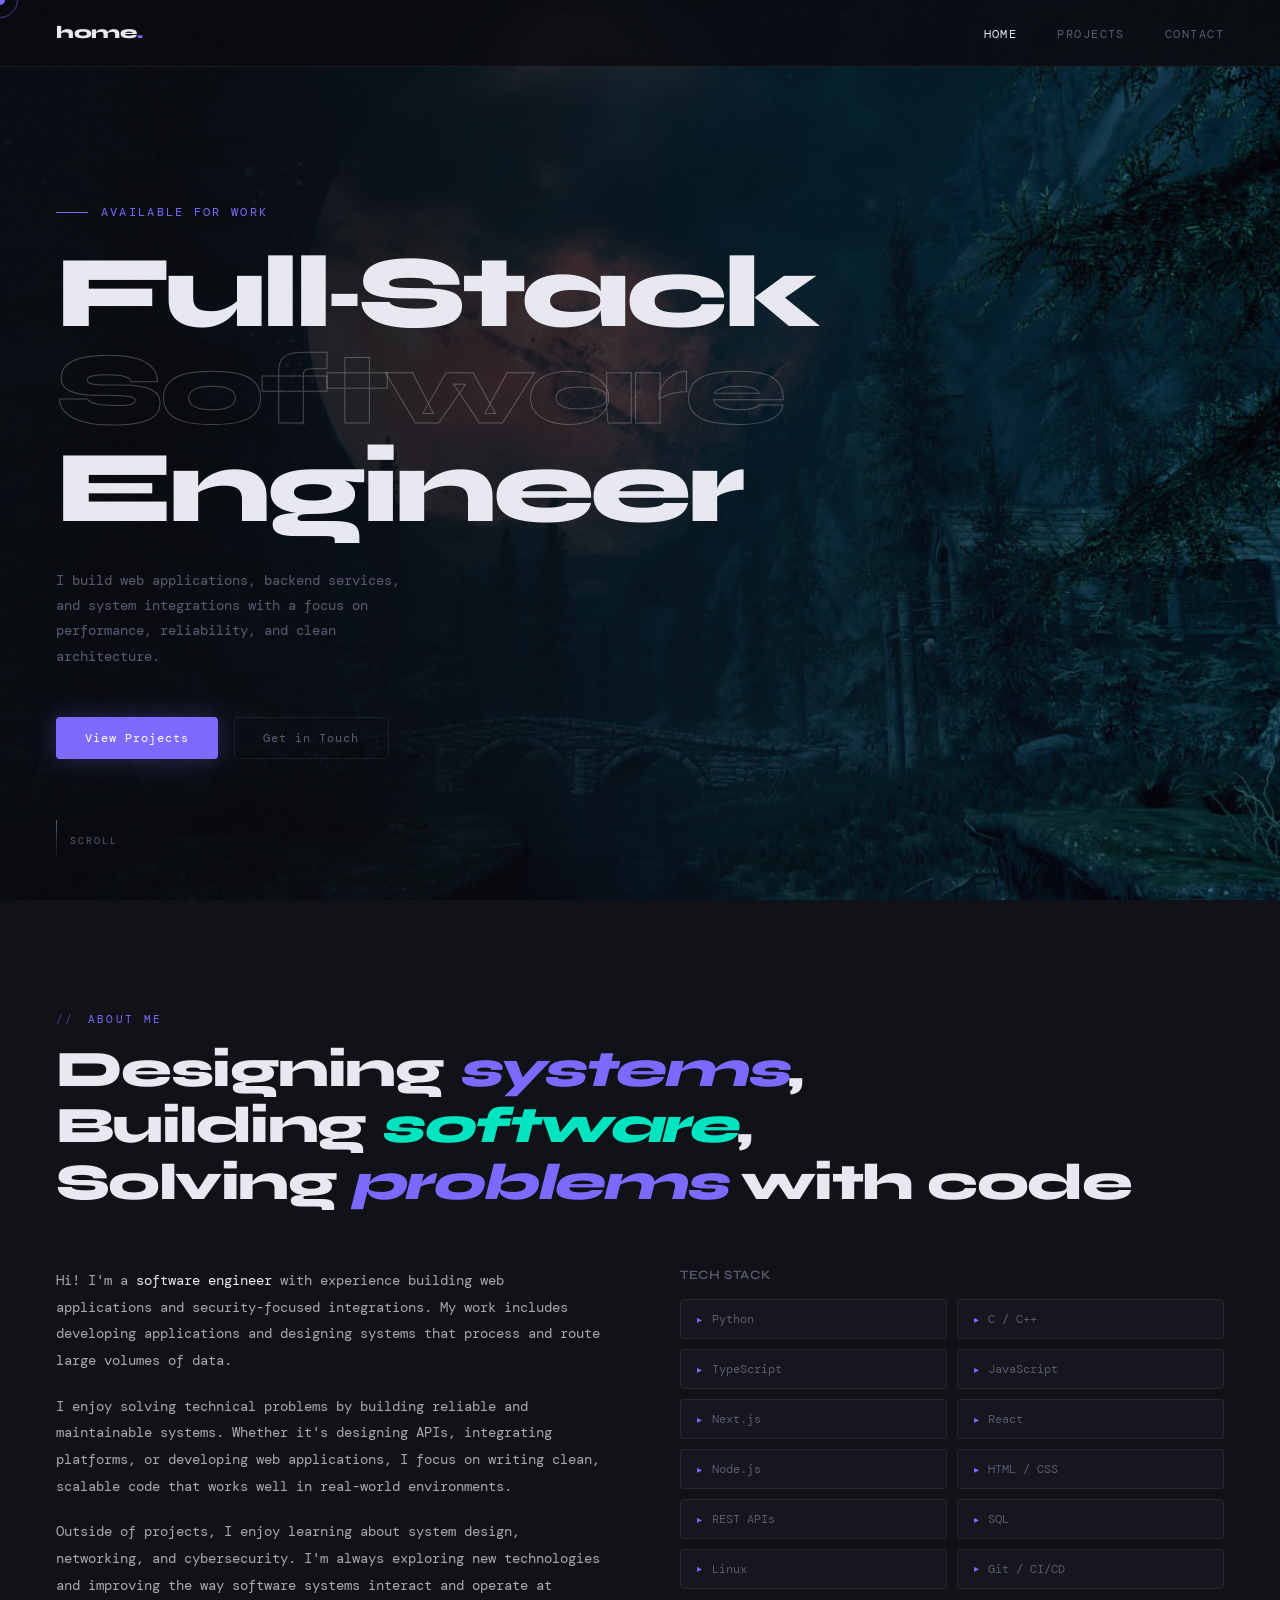
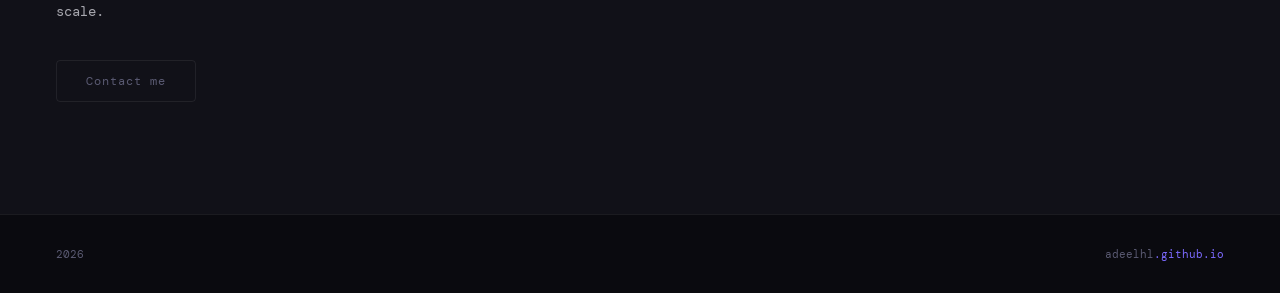
==== commit 0fd89f85: "feat: add Company Checker project - New project detail page with full description, tech stack, and l" ====
--- a/index.html
+++ b/index.html
@@ -172,7 +172,9 @@
         <div class="stack-grid">
           <div class="stack-item">Python</div>
           <div class="stack-item">C / C++</div>
+          <div class="stack-item">TypeScript</div>
           <div class="stack-item">JavaScript</div>
+          <div class="stack-item">Next.js</div>
           <div class="stack-item">React</div>
           <div class="stack-item">Node.js</div>
           <div class="stack-item">HTML / CSS</div>
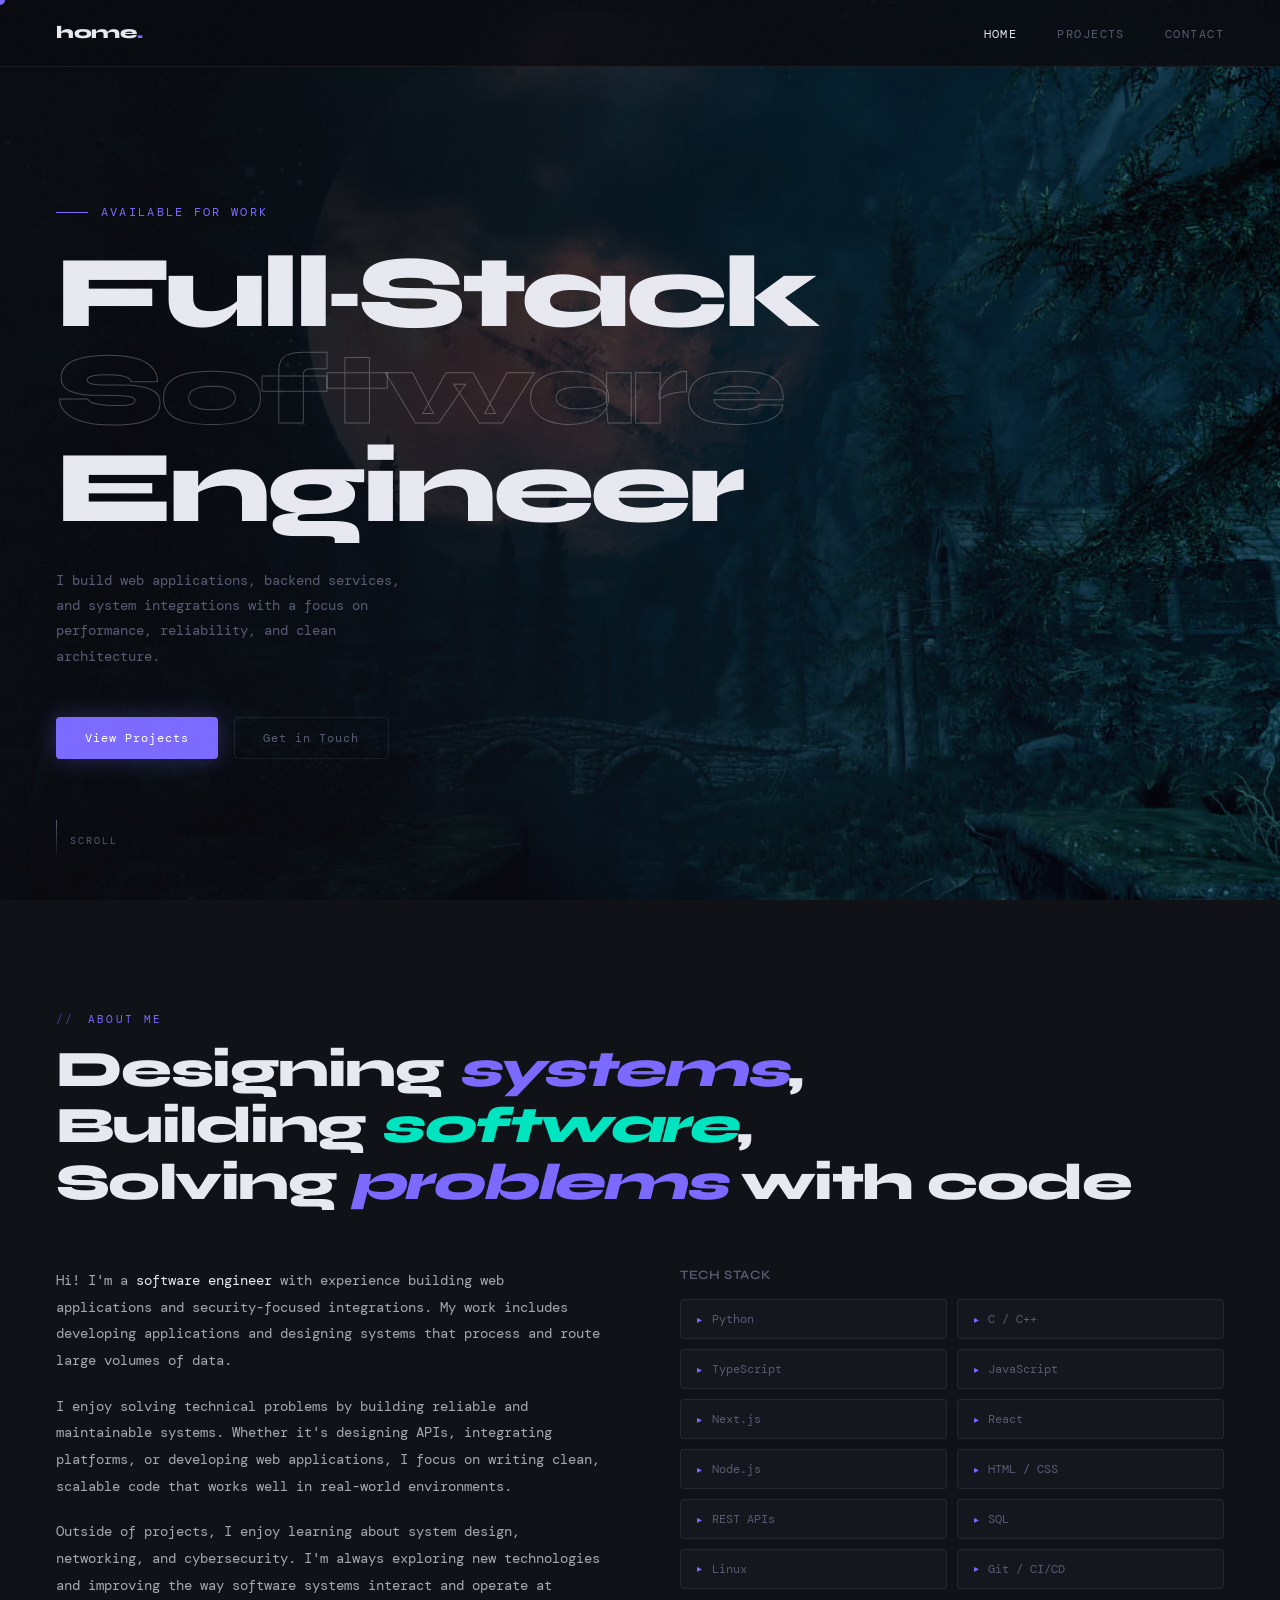
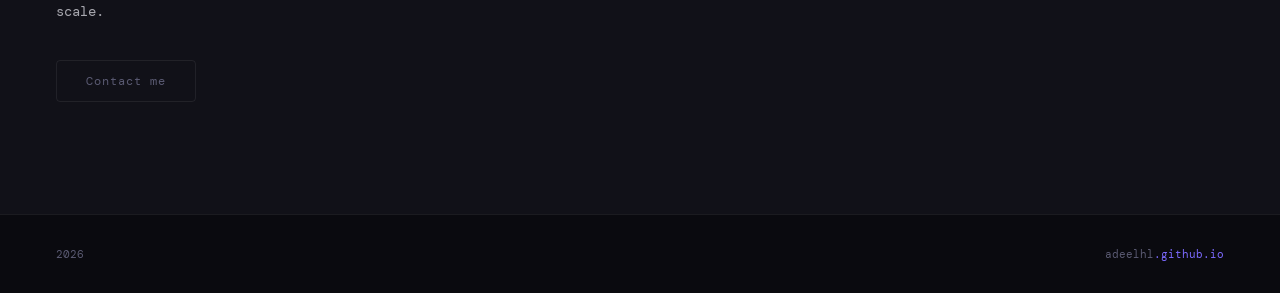
==== commit 11ef27c0: "feat: add ImadeIt project page and remove cursor ring follow effect" ====
--- a/index.html
+++ b/index.html
@@ -121,7 +121,6 @@
 <body>
 
   <div class="cursor" id="cursor"></div>
-  <div class="cursor-ring" id="cursorRing"></div>
 
   <nav>
     <a class="nav-logo" href="index.html">home<span>.</span></a>
--- a/assets/style.css
+++ b/assets/style.css
@@ -44,16 +44,6 @@
   transition: transform 0.15s ease, background 0.2s;
   transform: translate(-50%, -50%);
 }
-.cursor-ring {
-  width: 36px; height: 36px;
-  border: 1px solid rgba(124,106,255,0.5);
-  border-radius: 50%;
-  position: fixed; top: 0; left: 0;
-  pointer-events: none; z-index: 9998;
-  transform: translate(-50%, -50%);
-  transition: all 0.12s ease;
-}
-
 /* NAV */
 nav {
   position: fixed; top: 0; left: 0; right: 0;
